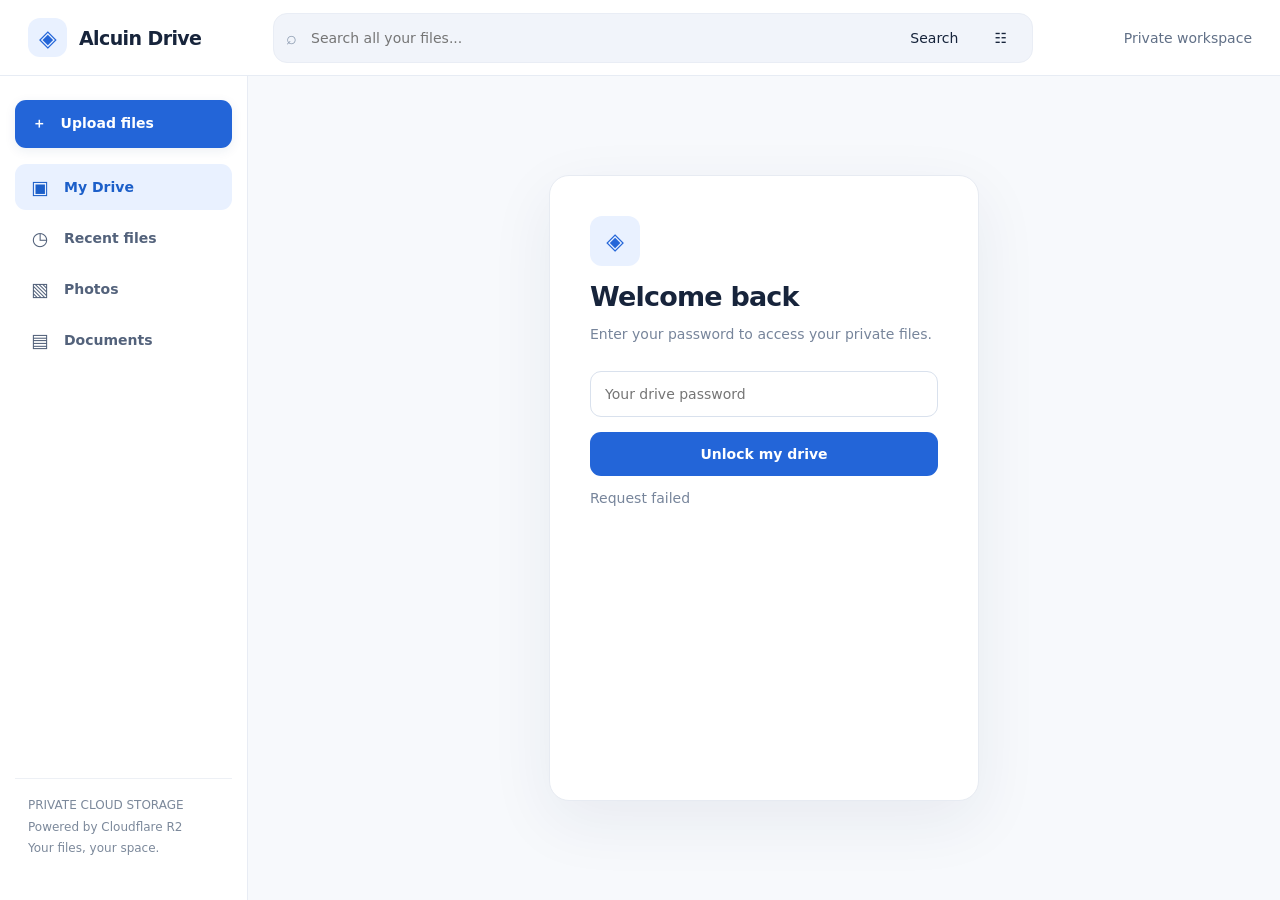
==== storage_ui.html @ c37ff6a4 "Replace mobile confirm dialog with Google Drive-style upload and folder action menu" ====
<!doctype html><html lang="en"><head><meta charset="utf-8"><meta name="viewport" content="width=device-width,initial-scale=1"><title>Alcuin Drive</title><meta name="theme-color" content="#191b22"><meta name="apple-mobile-web-app-capable" content="yes"><meta name="apple-mobile-web-app-status-bar-style" content="black-translucent"><meta name="apple-mobile-web-app-title" content="Alcuin Drive"><link rel="manifest" href="/storage/manifest.webmanifest"><link rel="apple-touch-icon" href="/storage/icon/192.png"><style>
:root{font-family:Inter,ui-sans-serif,system-ui,-apple-system,Segoe UI,sans-serif;color:#17243b;background:#f7f9fc;font-size:14px}*{box-sizing:border-box}body{margin:0}button,input,select{font:inherit}button{cursor:pointer;border:0;background:transparent;color:inherit}button:focus-visible,input:focus-visible,select:focus-visible{outline:3px solid #a7c6ff;outline-offset:2px}button:hover{background:#e9eef8}.primary{background:#2365d8;color:#fff;border-radius:11px;font-weight:650}.primary:hover{background:#1753c1}.shell{display:grid;grid-template-columns:248px minmax(0,1fr);grid-template-rows:76px minmax(calc(100vh - 76px),auto);min-height:100vh}.top{grid-column:1/-1;display:flex;align-items:center;gap:25px;padding:0 28px;background:#fff;border-bottom:1px solid #e7ecf4}.brand{display:flex;align-items:center;gap:12px;min-width:220px;font-size:19px;font-weight:760;letter-spacing:-.6px}.brandmark{display:grid;place-items:center;width:39px;height:39px;border-radius:12px;background:#e9f1ff;color:#2365d8;font-size:23px}.topsearch{display:flex;align-items:center;gap:10px;flex:1;max-width:760px;background:#f1f4fa;border:1px solid #e9edf5;border-radius:14px;padding:5px 12px}.topsearch:focus-within{background:#fff;border-color:#93b7fa}.topsearch input{flex:1;min-width:0;border:0;background:none;padding:11px 4px;outline:0}.topsearch button{padding:8px 13px;border-radius:9px}.topright{margin-left:auto;display:flex;align-items:center;gap:12px;color:#617087}.topright button{border:1px solid #e4e9f1;border-radius:10px;padding:9px 13px}.sidebar{background:#fff;border-right:1px solid #e8ecf4;padding:24px 15px;display:flex;flex-direction:column;gap:16px}.newbutton{padding:15px 17px;width:100%;text-align:left;box-shadow:0 3px 12px #193c7014}.navgroup{display:flex;flex-direction:column;gap:5px}.navgroup button{display:flex;align-items:center;gap:13px;width:100%;text-align:left;padding:12px 14px;border-radius:11px;color:#53627b;font-weight:560}.navgroup button.active{background:#e9f1ff;color:#1c5fc9;font-weight:750}.navgroup .symbol{font-size:19px;width:22px;text-align:center}.sidefoot{margin-top:auto;padding:16px 13px;border-top:1px solid #edf0f5;color:#7c899b;font-size:12px;line-height:1.8}.workspace{min-width:0;padding:32px 38px 70px}.heading{display:flex;align-items:flex-start;justify-content:space-between;gap:16px;margin-bottom:25px}.eyebrow{color:#8190a6;font-size:12px;font-weight:750;text-transform:uppercase;letter-spacing:1.4px}.heading h1{font-size:30px;letter-spacing:-1.1px;margin:8px 0 8px;font-weight:760}.subtitle{color:#8290a4}.head-actions{display:flex;gap:9px;align-items:center}.outline{border:1px solid #dce3ef;background:#fff;border-radius:10px;padding:11px 15px;font-weight:600}.toolbar{display:flex;align-items:center;gap:9px;flex-wrap:wrap;margin-bottom:20px}.toolbar select,.toolbar input{border:1px solid #e1e7f0;background:#fff;border-radius:10px;padding:10px 12px;min-height:39px;max-width:180px}.toolbar .view{margin-left:auto;display:flex;background:#edf1f7;border-radius:10px;padding:3px}.view button{border-radius:8px;padding:7px 12px}.view button.active{background:#fff;box-shadow:0 1px 5px #2031501a}.breadcrumbs{display:flex;gap:7px;align-items:center;margin-bottom:17px;flex-wrap:wrap;color:#7c8aa0}.breadcrumbs button{color:#4773b9;font-weight:600;padding:6px;border-radius:6px}.sectionhead{display:flex;align-items:center;justify-content:space-between;margin:22px 0 13px}.sectionhead h2{font-size:16px;letter-spacing:-.25px;margin:0}.sectionhead small{color:#8995a7}.grid{display:grid;grid-template-columns:repeat(auto-fill,minmax(215px,1fr));gap:13px}.tile{border:1px solid #e5eaf2;background:#fff;border-radius:15px;padding:17px;display:flex;flex-direction:column;gap:11px;min-height:154px;transition:box-shadow .15s,border-color .15s}.tile:hover{border-color:#b9ccef;box-shadow:0 7px 22px #294b7810}.tile .symbol{font-size:31px;display:flex;align-items:center;justify-content:center;width:49px;height:49px;border-radius:13px;background:#f0f5fd}.tile .name{font-weight:650;overflow-wrap:anywhere;line-height:1.4}.tile small{font-size:12px;color:#8a96a8}.actions{display:flex;gap:5px;flex-wrap:wrap;margin-top:auto}.actions button{font-size:12px;color:#4c6896;border-radius:7px;padding:6px 8px}.empty{grid-column:1/-1;text-align:center;padding:72px 20px;border:1px dashed #d4deeb;border-radius:16px;background:#fff;color:#8592a5}.empty strong{display:block;color:#344563;font-size:17px;margin:13px 0 7px}.listmode{display:flex;flex-direction:column;gap:0;border:1px solid #e6ebf3;background:#fff;border-radius:14px;overflow:hidden}.listmode .tile{border:0;border-radius:0;min-height:64px;padding:10px 17px;display:grid;grid-template-columns:44px minmax(150px,1fr) 160px 240px;align-items:center;gap:13px;border-bottom:1px solid #edf0f5}.listmode .tile:last-child{border-bottom:0}.listmode .tile .symbol{font-size:22px;width:38px;height:38px;border-radius:9px}.listmode .actions{margin:0;justify-content:flex-end}.listmode .tile small{font-size:12px}.listmode .empty{border:0}#notice{min-height:25px;color:#536f9b;font-size:13px}#more{margin-top:20px}#more button{background:#fff;border:1px solid #dce3ef;border-radius:10px;padding:11px 18px}#upload{display:none}.drop{outline:3px dashed #4185ee;outline-offset:-9px}#login{max-width:430px;margin:11vh auto;padding:40px;background:#fff;border:1px solid #e7ebf2;border-radius:20px;box-shadow:0 20px 65px #1c315412}#login h2{font-size:27px;letter-spacing:-.8px;margin:15px 0 8px}#login p{color:#77859b}#login input{width:100%;border:1px solid #d9e1ed;border-radius:11px;padding:14px;margin:15px 0}#login button{width:100%;padding:14px}.advanced{display:none;align-items:center;gap:8px;flex-wrap:wrap;background:#fff;padding:14px;border:1px solid #e6ebf3;border-radius:12px;margin-bottom:18px}.advanced.show{display:flex}.advanced input{min-height:38px;max-width:145px;border:1px solid #e1e7f0;border-radius:8px;padding:9px}.advanced label{font-size:12px;color:#73839b}.advanced label input{vertical-align:middle}.mobilemenu{display:none}@media(max-width:950px){.shell{grid-template-columns:195px minmax(0,1fr)}.workspace{padding:25px 22px}.brand{min-width:160px}.listmode .tile{grid-template-columns:40px minmax(100px,1fr) 90px}.listmode .actions{grid-column:2/-1;justify-content:flex-start}.top{padding:0 18px;gap:12px}}@media(max-width:680px){.shell{display:block}.top{height:69px;padding:0 13px}.brand{min-width:0;font-size:16px}.brandmark{width:32px;height:32px;font-size:19px}.topsearch{gap:3px;padding:2px 5px}.topsearch input{padding:9px 2px;font-size:12px}.topsearch button{padding:6px}.topright{display:none}.sidebar{display:none}.workspace{padding:24px 15px}.heading h1{font-size:25px}.head-actions .outline{padding:10px}.toolbar select{max-width:140px}.grid{grid-template-columns:repeat(2,minmax(0,1fr));gap:9px}.tile{padding:13px;min-height:145px}.listmode .tile{grid-template-columns:35px minmax(80px,1fr);gap:8px}.listmode .tile small{grid-column:2}.listmode .actions{grid-column:2}.mobilemenu{display:block}.navgroup{flex-direction:row}.sidebar.open{display:flex;position:absolute;z-index:5;top:69px;left:0;width:250px;box-shadow:10px 20px 35px #172a4525}}

/* Mobile-first drive navigation: full-width content, compact rows and bottom tabs. */
.mobilebottom,.mobilefab,.mobilefilter{display:none}
@media(max-width:680px){
html,body{width:100%;overflow-x:hidden;background:#111318;color:#e8eaf0}
.shell{display:block;min-height:100dvh;padding-bottom:calc(74px + env(safe-area-inset-bottom))}
.top{height:74px;display:flex;gap:9px;background:#191b22;border-bottom:1px solid #292c35;padding:10px 14px;position:sticky;top:0;z-index:12}
.brand{display:none}.mobilemenu{display:block;color:#d8dbe4;font-size:22px;flex:0 0 35px}
.topsearch{flex:1;min-width:0;height:50px;background:#292c35;border:0;border-radius:28px;padding:0 10px;gap:7px}
.topsearch input{color:#f4f5f8;font-size:15px;padding:12px 0;min-width:0}
.topsearch input::placeholder{color:#aeb3c0}
.topsearch>span{font-size:20px!important}
#globalsearch{font-size:0;min-width:30px;padding:8px 4px;color:#b8c8e8}
#globalsearch::after{content:'⌕';font-size:23px}
#advancedtoggle{padding:6px;font-size:18px;color:#c7cbd4}
.topright{display:none}
.sidebar{display:none!important}
.sidebar.open{display:flex!important;position:fixed;z-index:25;top:74px;left:0;bottom:calc(68px + env(safe-area-inset-bottom));width:min(300px,82vw);overflow:auto;background:#20232c;border-right:1px solid #343947;box-shadow:0 20px 40px #0008;padding:20px}
.sidebar .navgroup{flex-direction:column}.sidebar .navgroup button{color:#d2d8e3}
.sidebar .navgroup button.active{background:#2d3d5d;color:#a9c6ff}
.sidebar .sidefoot{color:#98a3b8;border-color:#3c4250}
.workspace{padding:17px 14px 22px;background:#111318;min-height:calc(100dvh - 145px)}
.heading{margin:0 0 13px;align-items:center}
.eyebrow,.subtitle{display:none}
.heading h1{font-size:23px;letter-spacing:-.5px;margin:3px 0;color:#e5e8ef}
.head-actions{display:none}
.toolbar{display:flex;flex-wrap:nowrap;gap:8px;overflow-x:auto;scrollbar-width:none;margin:0 -14px 15px;padding:4px 14px 8px}
.toolbar::-webkit-scrollbar{display:none}
.toolbar select,.toolbar input,.toolbar .outline{flex:0 0 auto;min-height:37px;background:#24272f;color:#d5d9e3;border:1px solid #393e49;border-radius:19px;font-size:13px;padding:8px 12px;max-width:160px}
.toolbar input[type=date]{max-width:135px;color-scheme:dark}
.toolbar .view{flex:0 0 auto;margin-left:0;background:#24272f}
.view button{color:#d3d8e2}
.view button.active{background:#3e4555;color:#fff;box-shadow:none}
.advanced{background:#20232c;border:1px solid #373d48;color:#d7dce6}
.advanced.show{display:flex}
.advanced label{color:#bfc7d7}
.advanced input{background:#2a2e38;color:#fff;border-color:#454b59}
.breadcrumbs{margin:0 0 9px;font-size:13px;color:#98a4b9}
.breadcrumbs button{color:#a8c2fa}
.sectionhead{margin:13px 0 9px}
.sectionhead h2{font-size:14px;color:#dce1ea}
.sectionhead small{color:#9ca6b8}
#notice{color:#a9c7ff;min-height:15px;margin:0 0 4px}
.grid,.listmode{display:flex;flex-direction:column;gap:3px;border:0;border-radius:0;background:transparent;overflow:visible}
.tile,.listmode .tile{display:grid;grid-template-columns:45px minmax(0,1fr) auto;grid-template-rows:auto auto;gap:1px 12px;align-items:center;min-height:73px;padding:10px 5px;background:#191b20;border:0;border-radius:7px;box-shadow:none;color:#e6e8ed}
.tile:hover{box-shadow:none;border:0;background:#222630}
.tile .symbol,.listmode .tile .symbol{grid-row:1/3;grid-column:1;width:43px;height:43px;border-radius:8px;background:#2d3543;font-size:25px;color:#a9c8fa}
.tile .name,.listmode .tile .name{grid-column:2;grid-row:1;font-size:15px;font-weight:500;overflow:hidden;text-overflow:ellipsis;white-space:nowrap}
.tile small,.listmode .tile small{grid-column:2;grid-row:2;color:#9ca2ae;font-size:12px;white-space:nowrap;overflow:hidden;text-overflow:ellipsis}
.tile .actions,.listmode .tile .actions{grid-column:3;grid-row:1/3;display:flex;justify-content:flex-end;align-items:center;margin:0}
.actions button{font-size:0;min-width:30px;height:37px;color:#bfc5d0;padding:5px;border-radius:8px}
.actions button:first-child{font-size:12px;color:#b8cbf2}
.actions button:not(:first-child){display:none}
.actions::after{content:'';display:none}.actions .moreactions{display:block!important;font-size:23px!important;color:#bfc5d0!important;padding:4px 8px}
.empty{border:0;background:transparent;padding:65px 20px 30px;color:#9ba6b9}
.empty strong{color:#d6dbe5}
.mobilebottom{display:flex;position:fixed;bottom:0;left:0;right:0;height:calc(67px + env(safe-area-inset-bottom));padding-bottom:env(safe-area-inset-bottom);z-index:15;background:#1c1e25;border-top:1px solid #2f333c;justify-content:space-around;align-items:center}
.mobilebottom button{color:#adb4c3;display:flex;flex-direction:column;align-items:center;gap:3px;font-size:11px;min-width:68px;padding:6px}
.mobilebottom button span{font-size:22px}
.mobilebottom button.active{color:#b6cafa}
.mobilefab{display:flex;align-items:center;justify-content:center;position:fixed;right:18px;bottom:calc(87px + env(safe-area-inset-bottom));z-index:16;width:57px;height:57px;border-radius:18px;background:#3769bd;color:white;font-size:32px;box-shadow:0 8px 23px #0006}
.mobilefab:hover{background:#497cd2}
#login{margin:11vh 15px;background:#20232b;color:#e5e8ef;border-color:#383e4b}
#login p{color:#a9b3c3}#login input{background:#2d323d;color:white;border-color:#4a5260}
}

.mobileaddbackdrop,.mobileaddmenu{display:none}
@media(max-width:680px){
.mobileaddbackdrop.open{display:block;position:fixed;inset:0;z-index:17;background:rgba(0,0,0,.72)}
.mobileaddmenu.open{display:flex;position:fixed;z-index:18;right:18px;bottom:calc(157px + env(safe-area-inset-bottom));flex-direction:column;align-items:flex-end;gap:10px}
.mobileaddmenu button{display:flex;align-items:center;gap:12px;background:#304d81;color:#eef3ff;padding:13px 20px;border-radius:25px;font-size:16px;font-weight:600;box-shadow:0 5px 15px #0005;min-height:51px}
.mobileaddmenu button:hover{background:#42649d}
.mobileaddmenu .menuicon{font-size:21px;min-width:25px;text-align:center}
.mobilefab{z-index:19;transition:transform .15s ease,background .15s ease}
.mobilefab.expanded{transform:rotate(45deg);background:#a9c5ff;color:#142d58}
}
</style></head><body><div class="shell"><header class="top"><button class="mobilemenu" id="menutoggle" aria-label="Toggle menu">☰</button><div class="brand"><span class="brandmark">◈</span> Alcuin Drive</div><div class="topsearch"><span style="color:#8c9bb0;font-size:18px">⌕</span><input id="search" placeholder="Search all your files..." aria-label="Search files"><button id="globalsearch">Search</button><button id="advancedtoggle" title="Advanced search">☷</button></div><div class="topright"><span>Private workspace</span><button id="installapp" style="display:none">Install app</button><button id="logout" style="display:none">Sign out</button></div></header><aside class="sidebar" id="sidebar"><button id="sideinstall" class="outline" style="display:none">Install Alcuin Drive</button><button class="primary newbutton" id="uploadbutton">＋ &nbsp; Upload files</button><div class="navgroup"><button class="active" id="navdrive"><span class="symbol">▣</span> My Drive</button><button id="navrecent"><span class="symbol">◷</span> Recent files</button><button id="navphotos"><span class="symbol">▧</span> Photos</button><button id="navdocs"><span class="symbol">▤</span> Documents</button></div><div class="sidefoot">PRIVATE CLOUD STORAGE<br>Powered by Cloudflare R2<br>Your files, your space.</div></aside><section id="login"><div class="brandmark" style="width:50px;height:50px">◈</div><h2>Welcome back</h2><p>Enter your password to access your private files.</p><form id="loginform"><input type="password" id="password" placeholder="Your drive password" autocomplete="current-password" required><button class="primary">Unlock my drive</button></form><p id="loginerror" role="alert"></p></section><main class="workspace" id="app" style="display:none"><div class="heading"><div><div class="eyebrow">PERSONAL CLOUD</div><h1 id="pagetitle">My Drive</h1><div class="subtitle">Everything you need, beautifully organized.</div></div><div class="head-actions"><button class="outline" id="newfolder">＋ New folder</button></div></div><div class="toolbar"><select id="type" aria-label="File type"><option value="">All file types</option><option value="image">Images</option><option value="video">Videos</option><option value="document">Documents</option><option value="other">Other files</option></select><select id="sort" aria-label="Sort"><option value="newest">Recently modified</option><option value="oldest">Oldest first</option><option value="name">Name A–Z</option><option value="size">Largest first</option></select><input id="from" type="date" title="Modified after"><input id="to" type="date" title="Modified before"><button class="outline" id="clear">Clear</button><div class="view"><button id="gridview" class="active" title="Grid view">▦</button><button id="listview" title="List view">☰</button></div></div><div class="advanced" id="advanced"><label>Latitude <input id="latitude" type="number" step="any" placeholder="e.g. 8.45"></label><label>Longitude <input id="longitude" type="number" step="any" placeholder="e.g. 125.12"></label><label>Radius (km) <input id="radius" type="number" min="1" max="20000" value="50"></label><label><input id="exif" type="checkbox"> Read photo EXIF</label></div><div class="breadcrumbs" id="crumbs"></div><div class="sectionhead"><h2 id="sectiontitle">Files and folders</h2><small id="filecount"></small></div><p id="notice" role="status"></p><input type="file" id="upload" multiple><div id="files" class="grid"></div><div id="more"></div></main></div><nav class="mobilebottom" id="mobilebottom" aria-label="Mobile navigation"><button id="bottomhome" class="active"><span>⌂</span>Home</button><button id="bottomrecent"><span>◷</span>Recent</button><button id="bottomphotos"><span>▧</span>Photos</button><button id="bottomfiles"><span>▣</span>Files</button></nav><div class="mobileaddbackdrop" id="mobileaddbackdrop"></div><div class="mobileaddmenu" id="mobileaddmenu" role="menu" aria-label="Create or upload"><button id="quickupload" role="menuitem"><span class="menuicon">⇧</span> Upload</button><button id="quickfolder" role="menuitem"><span class="menuicon">▱</span> Folder</button></div><button class="mobilefab" id="mobileadd" aria-expanded="false" aria-controls="mobileaddmenu" title="Upload or create folder" aria-label="Add files or folder">+</button><script>
let folder='',all=[],cursor='',loading=false;const $=id=>document.getElementById(id);
const api=async(path,options={})=>{const r=await fetch('/storage/api/'+path,{credentials:'same-origin',...options});const data=await r.json().catch(()=>({}));if(!r.ok)throw Error(data.detail||'Request failed');return data};
const post=(path,obj)=>api(path,{method:'POST',headers:{'Content-Type':'application/json'},body:JSON.stringify(obj)});
const note=s=>$('notice').textContent=s;
const bytes=n=>n===undefined?'':n<1024?n+' B':n<1048576?(n/1024).toFixed(1)+' KB':(n/1048576).toFixed(1)+' MB';
const type=i=>i.folder?'📁':/\.(png|jpe?g|webp|gif|heic)$/i.test(i.name)?'🖼️':/\.(mp4|mov|webm)$/i.test(i.name)?'🎬':/\.pdf$/i.test(i.name)?'📄':'📦';
const category=i=>/\.(png|jpe?g|webp|gif|heic)$/i.test(i.name)?'image':/\.(mp4|mov|webm)$/i.test(i.name)?'video':/\.(pdf|txt|docx?|xlsx?|csv|pptx?)$/i.test(i.name)?'document':'other';
let viewMode='grid';function render(){const q=($('searchmode')?.value==='global'?'':$('search').value.toLowerCase()),t=$('type').value,sort=$('sort').value,from=$('from').value,to=$('to').value;let list=all.filter(i=>(i.name.toLowerCase().includes(q)||i.path.toLowerCase().includes(q))&&(!t||(!i.folder&&category(i)===t))&&(!from||i.modified?.slice(0,10)>=from)&&(!to||i.modified?.slice(0,10)<=to));list.sort((a,b)=>sort==='name'?a.name.localeCompare(b.name):sort==='size'?(b.size||0)-(a.size||0):sort==='oldest'?new Date(a.modified||0)-new Date(b.modified||0):new Date(b.modified||0)-new Date(a.modified||0));$('files').className=viewMode==='list'?'listmode':'grid';$('files').replaceChildren();$('filecount').textContent=list.length+' items';if(!list.length){const e=document.createElement('div');e.className='empty';e.innerHTML='<div style="font-size:38px">▤</div><strong>Nothing here yet</strong><span>Upload a file or try adjusting your search.</span>';$('files').append(e)}for(const item of list){const tile=document.createElement('div');tile.className='tile';const symbol=document.createElement('div');symbol.className='symbol';symbol.textContent=type(item);const name=document.createElement('div');name.className='name';name.textContent=item.name;const meta=document.createElement('small');meta.textContent=item.folder?'Folder':bytes(item.size)+' · '+(item.modified||'').slice(0,10)+(item.taken_at?' · Taken '+item.taken_at:'')+(item.distance_km!==undefined?' · '+item.distance_km+' km':'');const actions=document.createElement('div');actions.className='actions';const add=(label,fn)=>{const b=document.createElement('button');b.textContent=label;b.onclick=fn;actions.append(b)};if(item.folder){add('Open',()=>navigate(item.path))}else{if(/\.(jpg|jpeg|png|webp|gif|pdf)$/i.test(item.name))add('Preview',async()=>{try{const d=await api('preview-url?path='+encodeURIComponent(item.path));window.open(d.url,'_blank','noopener,noreferrer')}catch(e){note(e.message)}});add('Download',async()=>{try{const d=await api('download-url?path='+encodeURIComponent(item.path));location.href=d.url}catch(e){note(e.message)}})}add('Rename',async()=>{const name=prompt('New name',item.name);if(!name||name===item.name)return;const path=(item.path.includes('/')?item.path.slice(0,item.path.lastIndexOf('/')+1):'')+name;try{await post('move',{source:item.path,destination:path});await load()}catch(e){note(e.message)}});add('Delete',async()=>{if(!confirm('Delete '+item.name+'? This cannot be undone.'))return;try{await post('delete',{path:item.path});await load()}catch(e){note(e.message)}});const more=document.createElement('button');more.className='moreactions';more.textContent='⋮';more.title='File actions';more.onclick=()=>{const buttons=[...actions.querySelectorAll('button:not(.moreactions)')];const labels=buttons.map((b,i)=>(i+1)+'. '+b.textContent).join('\\n');const selected=prompt('Choose an action by number:\\n'+labels);if(selected&&buttons[Number(selected)-1])buttons[Number(selected)-1].click()};actions.append(more);tile.append(symbol,name,meta,actions);$('files').append(tile)}$('more').replaceChildren();if(cursor){const b=document.createElement('button');b.textContent='Load more';b.onclick=()=>load(true);$('more').append(b)}}
function crumbs(){const root=document.createElement('button');root.textContent='My Drive';root.onclick=()=>navigate('');$('crumbs').replaceChildren(root);let p='';for(const part of folder.split('/').filter(Boolean)){p+=(p?'/':'')+part;const dest=p;const span=document.createElement('span');span.textContent=' / ';const b=document.createElement('button');b.textContent=part;b.onclick=()=>navigate(dest);$('crumbs').append(span,b)}}
async function load(more=false){if(loading)return;loading=true;try{const d=await api('files?prefix='+encodeURIComponent(folder)+(more&&cursor?'&cursor='+encodeURIComponent(cursor):''));all=more?all.concat(d.items):d.items;cursor=d.next_cursor||'';render();crumbs();note('')}catch(e){note(e.message)}finally{loading=false}}
function navigate(p){folder=p;all=[];cursor='';$('pagetitle').textContent=p?p.split('/').pop():'My Drive';load()}
$('globalsearch').onclick=async()=>{try{note('Searching entire drive…');const params=new URLSearchParams({q:$('search').value,kind:$('type').value,start:$('from').value,end:$('to').value});if($('latitude').value&&$('longitude').value){params.set('lat',$('latitude').value);params.set('lon',$('longitude').value);params.set('radius_km',$('radius').value||'50')}if($('exif').checked)params.set('exif','true');const d=await api('search?'+params.toString());all=d.items;cursor='';folder='';$('pagetitle').textContent='Search results';render();$('crumbs').textContent='Entire drive search';note(d.truncated?'Results limited; narrow your search':'Found '+d.items.length+' matching files')}catch(e){note(e.message)}};
async function start(){const s=await api('status');$('login').style.display=s.authenticated?'none':'block';$('sidebar').style.display=s.authenticated?'flex':'none';$('app').style.display=s.authenticated?'block':'none';$('logout').style.display=s.authenticated?'block':'none';$('mobilebottom').style.display=s.authenticated?'':'none';$('mobileadd').style.display=s.authenticated?'':'none';if(s.authenticated)await load();if(!s.configured)$('loginerror').textContent='Storage needs configuration by the site owner.'}
$('loginform').onsubmit=async e=>{e.preventDefault();try{await post('login',{password:$('password').value});$('password').value='';$('loginerror').textContent='';await start()}catch(err){$('loginerror').textContent=err.message}};
$('logout').onclick=async()=>{await post('logout',{});location.reload()};
$('uploadbutton').onclick=()=>$('upload').click();
$('upload').onchange=async()=>{for(const f of $('upload').files){try{note('Uploading '+f.name+'…');const path=(folder?folder+'/':'')+f.name;const form=new FormData();form.append('path',path);form.append('file',f);const response=await fetch('/storage/api/upload',{method:'POST',credentials:'same-origin',body:form});if(!response.ok){const d=await response.json().catch(()=>({}));throw Error(d.detail||'Upload failed: '+response.status)}note('Uploaded '+f.name)}catch(e){note(e.message);break}}$('upload').value='';await load()};
$('newfolder').onclick=async()=>{const name=prompt('Folder name');if(!name)return;try{await post('folder',{path:(folder?folder+'/':'')+name});await load()}catch(e){note(e.message)}};
for(const id of ['type','sort','from','to'])$(id).addEventListener('input',render);
$('clear').onclick=()=>{for(const id of ['search','from','to','type'])$(id).value='';render()};
document.addEventListener('dragover',e=>{e.preventDefault();$('app').classList.add('drop')});document.addEventListener('dragleave',e=>{if(!e.relatedTarget)$('app').classList.remove('drop')});document.addEventListener('drop',e=>{e.preventDefault();$('app').classList.remove('drop');if(!$('app').offsetParent)return;const dt=new DataTransfer();for(const f of e.dataTransfer.files)dt.items.add(f);$('upload').files=dt.files;$('upload').dispatchEvent(new Event('change'))});
$('search').addEventListener('keydown',e=>{if(e.key==='Enter')$('globalsearch').click()});$('advancedtoggle').onclick=()=>$('advanced').classList.toggle('show');$('gridview').onclick=()=>{viewMode='grid';$('gridview').classList.add('active');$('listview').classList.remove('active');render()};$('listview').onclick=()=>{viewMode='list';$('listview').classList.add('active');$('gridview').classList.remove('active');render()};$('menutoggle').onclick=()=>$('sidebar').classList.toggle('open');$('navdrive').onclick=()=>navigate('');$('navrecent').onclick=()=>{$('search').value='';$('type').value='';$('sort').value='newest';$('globalsearch').click()};$('navphotos').onclick=()=>{$('search').value='';$('type').value='image';$('globalsearch').click()};$('navdocs').onclick=()=>{$('search').value='';$('type').value='document';$('globalsearch').click()};$('bottomhome').onclick=()=>navigate('');$('bottomfiles').onclick=()=>navigate('');$('bottomrecent').onclick=()=>$('navrecent').click();$('bottomphotos').onclick=()=>$('navphotos').click();function toggleAdd(force){const open=force===undefined?!$('mobileaddmenu').classList.contains('open'):force;$('mobileaddmenu').classList.toggle('open',open);$('mobileaddbackdrop').classList.toggle('open',open);$('mobileadd').classList.toggle('expanded',open);$('mobileadd').setAttribute('aria-expanded',String(open))}$('mobileadd').onclick=()=>toggleAdd();$('mobileaddbackdrop').onclick=()=>toggleAdd(false);$('quickupload').onclick=()=>{toggleAdd(false);$('upload').click()};$('quickfolder').onclick=()=>{toggleAdd(false);$('newfolder').click()};document.addEventListener('keydown',e=>{if(e.key==='Escape')toggleAdd(false)});let installPrompt=null;window.addEventListener('beforeinstallprompt',e=>{e.preventDefault();installPrompt=e;$('installapp').style.display='block';$('sideinstall').style.display='block'});async function installDrive(){if(installPrompt){installPrompt.prompt();await installPrompt.userChoice;installPrompt=null;$('installapp').style.display='none';$('sideinstall').style.display='none'}else alert('Use your browser menu and choose Install app or Add to Home screen.')} $('installapp').onclick=installDrive;$('sideinstall').onclick=installDrive;if('serviceWorker' in navigator)navigator.serviceWorker.register('/storage/sw.js',{scope:'/storage/'}).catch(()=>{});start().catch(e=>$('loginerror').textContent=e.message);
</script></body></html>
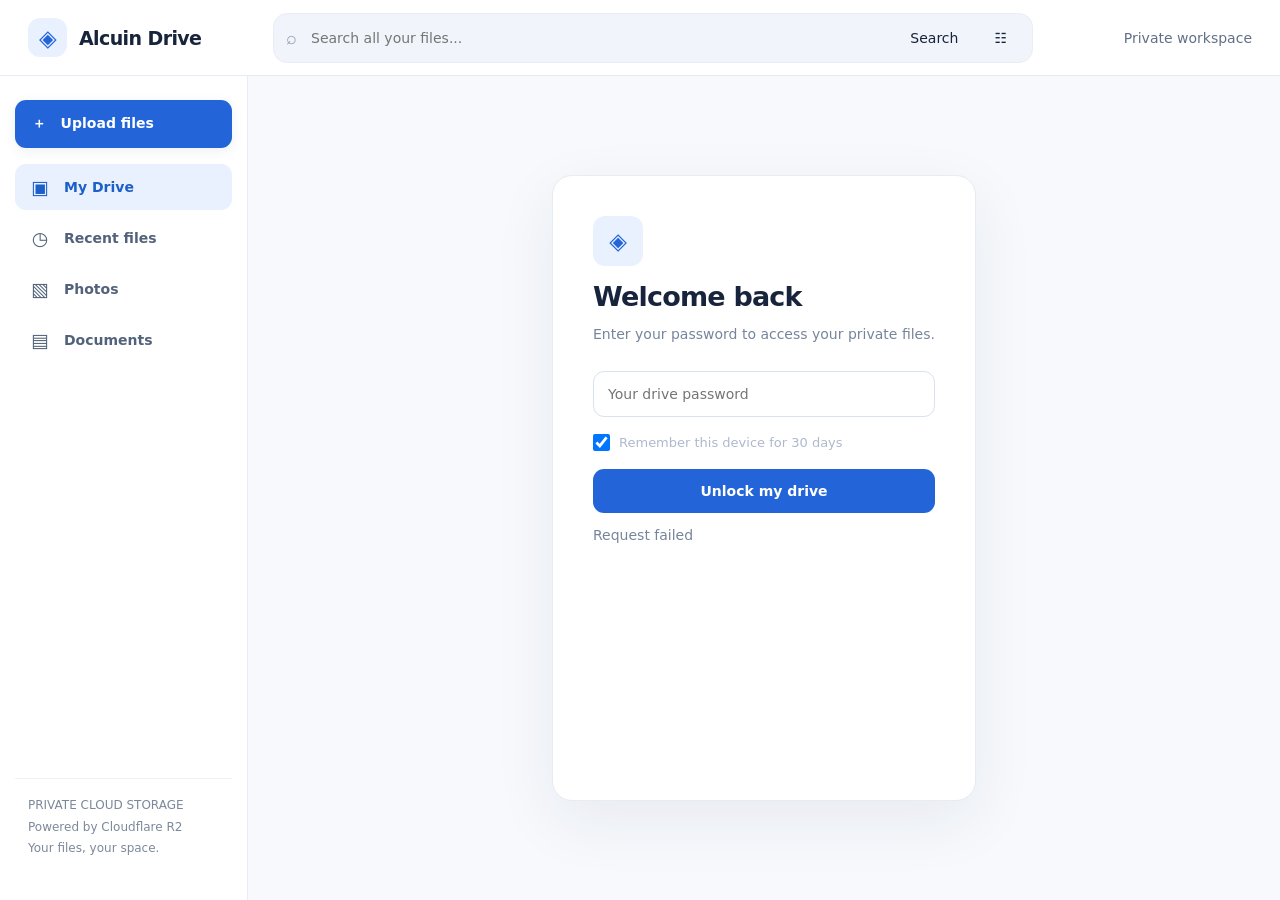
==== commit 03badfe9: "Add 30-day remember device option to drive login" ====
--- a/storage_ui.html
+++ b/storage_ui.html
@@ -76,7 +76,7 @@
 .mobilefab{z-index:19;transition:transform .15s ease,background .15s ease}
 .mobilefab.expanded{transform:rotate(45deg);background:#a9c5ff;color:#142d58}
 }
-</style></head><body><div class="shell"><header class="top"><button class="mobilemenu" id="menutoggle" aria-label="Toggle menu">☰</button><div class="brand"><span class="brandmark">◈</span> Alcuin Drive</div><div class="topsearch"><span style="color:#8c9bb0;font-size:18px">⌕</span><input id="search" placeholder="Search all your files..." aria-label="Search files"><button id="globalsearch">Search</button><button id="advancedtoggle" title="Advanced search">☷</button></div><div class="topright"><span>Private workspace</span><button id="installapp" style="display:none">Install app</button><button id="logout" style="display:none">Sign out</button></div></header><aside class="sidebar" id="sidebar"><button id="sideinstall" class="outline" style="display:none">Install Alcuin Drive</button><button class="primary newbutton" id="uploadbutton">＋ &nbsp; Upload files</button><div class="navgroup"><button class="active" id="navdrive"><span class="symbol">▣</span> My Drive</button><button id="navrecent"><span class="symbol">◷</span> Recent files</button><button id="navphotos"><span class="symbol">▧</span> Photos</button><button id="navdocs"><span class="symbol">▤</span> Documents</button></div><div class="sidefoot">PRIVATE CLOUD STORAGE<br>Powered by Cloudflare R2<br>Your files, your space.</div></aside><section id="login"><div class="brandmark" style="width:50px;height:50px">◈</div><h2>Welcome back</h2><p>Enter your password to access your private files.</p><form id="loginform"><input type="password" id="password" placeholder="Your drive password" autocomplete="current-password" required><button class="primary">Unlock my drive</button></form><p id="loginerror" role="alert"></p></section><main class="workspace" id="app" style="display:none"><div class="heading"><div><div class="eyebrow">PERSONAL CLOUD</div><h1 id="pagetitle">My Drive</h1><div class="subtitle">Everything you need, beautifully organized.</div></div><div class="head-actions"><button class="outline" id="newfolder">＋ New folder</button></div></div><div class="toolbar"><select id="type" aria-label="File type"><option value="">All file types</option><option value="image">Images</option><option value="video">Videos</option><option value="document">Documents</option><option value="other">Other files</option></select><select id="sort" aria-label="Sort"><option value="newest">Recently modified</option><option value="oldest">Oldest first</option><option value="name">Name A–Z</option><option value="size">Largest first</option></select><input id="from" type="date" title="Modified after"><input id="to" type="date" title="Modified before"><button class="outline" id="clear">Clear</button><div class="view"><button id="gridview" class="active" title="Grid view">▦</button><button id="listview" title="List view">☰</button></div></div><div class="advanced" id="advanced"><label>Latitude <input id="latitude" type="number" step="any" placeholder="e.g. 8.45"></label><label>Longitude <input id="longitude" type="number" step="any" placeholder="e.g. 125.12"></label><label>Radius (km) <input id="radius" type="number" min="1" max="20000" value="50"></label><label><input id="exif" type="checkbox"> Read photo EXIF</label></div><div class="breadcrumbs" id="crumbs"></div><div class="sectionhead"><h2 id="sectiontitle">Files and folders</h2><small id="filecount"></small></div><p id="notice" role="status"></p><input type="file" id="upload" multiple><div id="files" class="grid"></div><div id="more"></div></main></div><nav class="mobilebottom" id="mobilebottom" aria-label="Mobile navigation"><button id="bottomhome" class="active"><span>⌂</span>Home</button><button id="bottomrecent"><span>◷</span>Recent</button><button id="bottomphotos"><span>▧</span>Photos</button><button id="bottomfiles"><span>▣</span>Files</button></nav><div class="mobileaddbackdrop" id="mobileaddbackdrop"></div><div class="mobileaddmenu" id="mobileaddmenu" role="menu" aria-label="Create or upload"><button id="quickupload" role="menuitem"><span class="menuicon">⇧</span> Upload</button><button id="quickfolder" role="menuitem"><span class="menuicon">▱</span> Folder</button></div><button class="mobilefab" id="mobileadd" aria-expanded="false" aria-controls="mobileaddmenu" title="Upload or create folder" aria-label="Add files or folder">+</button><script>
+</style></head><body><div class="shell"><header class="top"><button class="mobilemenu" id="menutoggle" aria-label="Toggle menu">☰</button><div class="brand"><span class="brandmark">◈</span> Alcuin Drive</div><div class="topsearch"><span style="color:#8c9bb0;font-size:18px">⌕</span><input id="search" placeholder="Search all your files..." aria-label="Search files"><button id="globalsearch">Search</button><button id="advancedtoggle" title="Advanced search">☷</button></div><div class="topright"><span>Private workspace</span><button id="installapp" style="display:none">Install app</button><button id="logout" style="display:none">Sign out</button></div></header><aside class="sidebar" id="sidebar"><button id="sideinstall" class="outline" style="display:none">Install Alcuin Drive</button><button class="primary newbutton" id="uploadbutton">＋ &nbsp; Upload files</button><div class="navgroup"><button class="active" id="navdrive"><span class="symbol">▣</span> My Drive</button><button id="navrecent"><span class="symbol">◷</span> Recent files</button><button id="navphotos"><span class="symbol">▧</span> Photos</button><button id="navdocs"><span class="symbol">▤</span> Documents</button></div><div class="sidefoot">PRIVATE CLOUD STORAGE<br>Powered by Cloudflare R2<br>Your files, your space.</div></aside><section id="login"><div class="brandmark" style="width:50px;height:50px">◈</div><h2>Welcome back</h2><p>Enter your password to access your private files.</p><form id="loginform"><input type="password" id="password" placeholder="Your drive password" autocomplete="current-password" required><label style="display:flex;align-items:center;gap:9px;font-size:13px;color:#aeb9ce;margin:2px 0 18px"><input id="rememberdevice" type="checkbox" checked style="width:17px;height:17px;margin:0"> Remember this device for 30 days</label><button class="primary">Unlock my drive</button></form><p id="loginerror" role="alert"></p></section><main class="workspace" id="app" style="display:none"><div class="heading"><div><div class="eyebrow">PERSONAL CLOUD</div><h1 id="pagetitle">My Drive</h1><div class="subtitle">Everything you need, beautifully organized.</div></div><div class="head-actions"><button class="outline" id="newfolder">＋ New folder</button></div></div><div class="toolbar"><select id="type" aria-label="File type"><option value="">All file types</option><option value="image">Images</option><option value="video">Videos</option><option value="document">Documents</option><option value="other">Other files</option></select><select id="sort" aria-label="Sort"><option value="newest">Recently modified</option><option value="oldest">Oldest first</option><option value="name">Name A–Z</option><option value="size">Largest first</option></select><input id="from" type="date" title="Modified after"><input id="to" type="date" title="Modified before"><button class="outline" id="clear">Clear</button><div class="view"><button id="gridview" class="active" title="Grid view">▦</button><button id="listview" title="List view">☰</button></div></div><div class="advanced" id="advanced"><label>Latitude <input id="latitude" type="number" step="any" placeholder="e.g. 8.45"></label><label>Longitude <input id="longitude" type="number" step="any" placeholder="e.g. 125.12"></label><label>Radius (km) <input id="radius" type="number" min="1" max="20000" value="50"></label><label><input id="exif" type="checkbox"> Read photo EXIF</label></div><div class="breadcrumbs" id="crumbs"></div><div class="sectionhead"><h2 id="sectiontitle">Files and folders</h2><small id="filecount"></small></div><p id="notice" role="status"></p><input type="file" id="upload" multiple><div id="files" class="grid"></div><div id="more"></div></main></div><nav class="mobilebottom" id="mobilebottom" aria-label="Mobile navigation"><button id="bottomhome" class="active"><span>⌂</span>Home</button><button id="bottomrecent"><span>◷</span>Recent</button><button id="bottomphotos"><span>▧</span>Photos</button><button id="bottomfiles"><span>▣</span>Files</button></nav><div class="mobileaddbackdrop" id="mobileaddbackdrop"></div><div class="mobileaddmenu" id="mobileaddmenu" role="menu" aria-label="Create or upload"><button id="quickupload" role="menuitem"><span class="menuicon">⇧</span> Upload</button><button id="quickfolder" role="menuitem"><span class="menuicon">▱</span> Folder</button></div><button class="mobilefab" id="mobileadd" aria-expanded="false" aria-controls="mobileaddmenu" title="Upload or create folder" aria-label="Add files or folder">+</button><script>
 let folder='',all=[],cursor='',loading=false;const $=id=>document.getElementById(id);
 const api=async(path,options={})=>{const r=await fetch('/storage/api/'+path,{credentials:'same-origin',...options});const data=await r.json().catch(()=>({}));if(!r.ok)throw Error(data.detail||'Request failed');return data};
 const post=(path,obj)=>api(path,{method:'POST',headers:{'Content-Type':'application/json'},body:JSON.stringify(obj)});
@@ -90,7 +90,7 @@
 function navigate(p){folder=p;all=[];cursor='';$('pagetitle').textContent=p?p.split('/').pop():'My Drive';load()}
 $('globalsearch').onclick=async()=>{try{note('Searching entire drive…');const params=new URLSearchParams({q:$('search').value,kind:$('type').value,start:$('from').value,end:$('to').value});if($('latitude').value&&$('longitude').value){params.set('lat',$('latitude').value);params.set('lon',$('longitude').value);params.set('radius_km',$('radius').value||'50')}if($('exif').checked)params.set('exif','true');const d=await api('search?'+params.toString());all=d.items;cursor='';folder='';$('pagetitle').textContent='Search results';render();$('crumbs').textContent='Entire drive search';note(d.truncated?'Results limited; narrow your search':'Found '+d.items.length+' matching files')}catch(e){note(e.message)}};
 async function start(){const s=await api('status');$('login').style.display=s.authenticated?'none':'block';$('sidebar').style.display=s.authenticated?'flex':'none';$('app').style.display=s.authenticated?'block':'none';$('logout').style.display=s.authenticated?'block':'none';$('mobilebottom').style.display=s.authenticated?'':'none';$('mobileadd').style.display=s.authenticated?'':'none';if(s.authenticated)await load();if(!s.configured)$('loginerror').textContent='Storage needs configuration by the site owner.'}
-$('loginform').onsubmit=async e=>{e.preventDefault();try{await post('login',{password:$('password').value});$('password').value='';$('loginerror').textContent='';await start()}catch(err){$('loginerror').textContent=err.message}};
+$('loginform').onsubmit=async e=>{e.preventDefault();try{await post('login',{password:$('password').value,remember:$('rememberdevice').checked});$('password').value='';$('loginerror').textContent='';await start()}catch(err){$('loginerror').textContent=err.message}};
 $('logout').onclick=async()=>{await post('logout',{});location.reload()};
 $('uploadbutton').onclick=()=>$('upload').click();
 $('upload').onchange=async()=>{for(const f of $('upload').files){try{note('Uploading '+f.name+'…');const path=(folder?folder+'/':'')+f.name;const form=new FormData();form.append('path',path);form.append('file',f);const response=await fetch('/storage/api/upload',{method:'POST',credentials:'same-origin',body:form});if(!response.ok){const d=await response.json().catch(()=>({}));throw Error(d.detail||'Upload failed: '+response.status)}note('Uploaded '+f.name)}catch(e){note(e.message);break}}$('upload').value='';await load()};
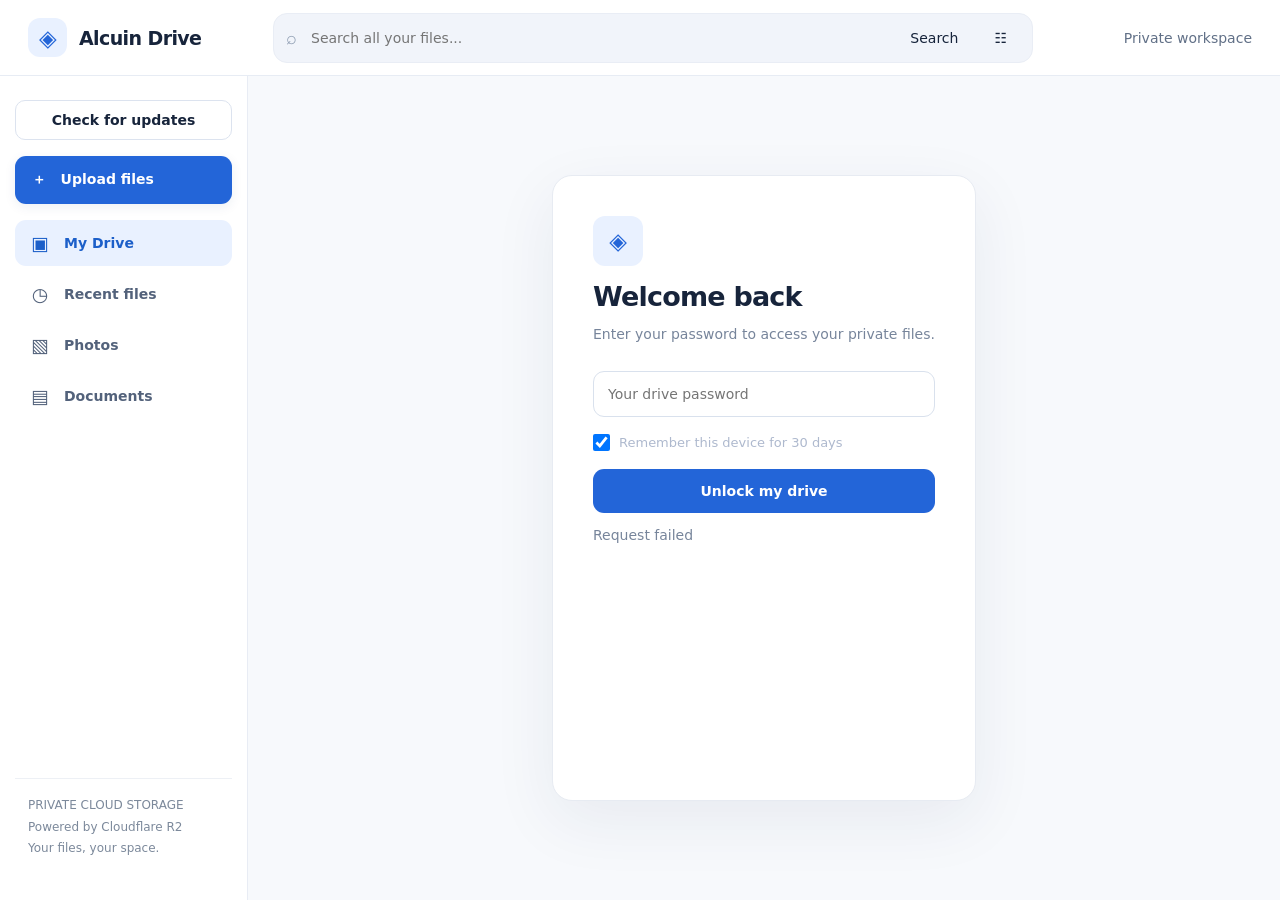
==== commit 3a9dcae3: "Add update check and Android shared-file import destination dialog" ====
--- a/storage_ui.html
+++ b/storage_ui.html
@@ -76,7 +76,32 @@
 .mobilefab{z-index:19;transition:transform .15s ease,background .15s ease}
 .mobilefab.expanded{transform:rotate(45deg);background:#a9c5ff;color:#142d58}
 }
-</style></head><body><div class="shell"><header class="top"><button class="mobilemenu" id="menutoggle" aria-label="Toggle menu">☰</button><div class="brand"><span class="brandmark">◈</span> Alcuin Drive</div><div class="topsearch"><span style="color:#8c9bb0;font-size:18px">⌕</span><input id="search" placeholder="Search all your files..." aria-label="Search files"><button id="globalsearch">Search</button><button id="advancedtoggle" title="Advanced search">☷</button></div><div class="topright"><span>Private workspace</span><button id="installapp" style="display:none">Install app</button><button id="logout" style="display:none">Sign out</button></div></header><aside class="sidebar" id="sidebar"><button id="sideinstall" class="outline" style="display:none">Install Alcuin Drive</button><button class="primary newbutton" id="uploadbutton">＋ &nbsp; Upload files</button><div class="navgroup"><button class="active" id="navdrive"><span class="symbol">▣</span> My Drive</button><button id="navrecent"><span class="symbol">◷</span> Recent files</button><button id="navphotos"><span class="symbol">▧</span> Photos</button><button id="navdocs"><span class="symbol">▤</span> Documents</button></div><div class="sidefoot">PRIVATE CLOUD STORAGE<br>Powered by Cloudflare R2<br>Your files, your space.</div></aside><section id="login"><div class="brandmark" style="width:50px;height:50px">◈</div><h2>Welcome back</h2><p>Enter your password to access your private files.</p><form id="loginform"><input type="password" id="password" placeholder="Your drive password" autocomplete="current-password" required><label style="display:flex;align-items:center;gap:9px;font-size:13px;color:#aeb9ce;margin:2px 0 18px"><input id="rememberdevice" type="checkbox" checked style="width:17px;height:17px;margin:0"> Remember this device for 30 days</label><button class="primary">Unlock my drive</button></form><p id="loginerror" role="alert"></p></section><main class="workspace" id="app" style="display:none"><div class="heading"><div><div class="eyebrow">PERSONAL CLOUD</div><h1 id="pagetitle">My Drive</h1><div class="subtitle">Everything you need, beautifully organized.</div></div><div class="head-actions"><button class="outline" id="newfolder">＋ New folder</button></div></div><div class="toolbar"><select id="type" aria-label="File type"><option value="">All file types</option><option value="image">Images</option><option value="video">Videos</option><option value="document">Documents</option><option value="other">Other files</option></select><select id="sort" aria-label="Sort"><option value="newest">Recently modified</option><option value="oldest">Oldest first</option><option value="name">Name A–Z</option><option value="size">Largest first</option></select><input id="from" type="date" title="Modified after"><input id="to" type="date" title="Modified before"><button class="outline" id="clear">Clear</button><div class="view"><button id="gridview" class="active" title="Grid view">▦</button><button id="listview" title="List view">☰</button></div></div><div class="advanced" id="advanced"><label>Latitude <input id="latitude" type="number" step="any" placeholder="e.g. 8.45"></label><label>Longitude <input id="longitude" type="number" step="any" placeholder="e.g. 125.12"></label><label>Radius (km) <input id="radius" type="number" min="1" max="20000" value="50"></label><label><input id="exif" type="checkbox"> Read photo EXIF</label></div><div class="breadcrumbs" id="crumbs"></div><div class="sectionhead"><h2 id="sectiontitle">Files and folders</h2><small id="filecount"></small></div><p id="notice" role="status"></p><input type="file" id="upload" multiple><div id="files" class="grid"></div><div id="more"></div></main></div><nav class="mobilebottom" id="mobilebottom" aria-label="Mobile navigation"><button id="bottomhome" class="active"><span>⌂</span>Home</button><button id="bottomrecent"><span>◷</span>Recent</button><button id="bottomphotos"><span>▧</span>Photos</button><button id="bottomfiles"><span>▣</span>Files</button></nav><div class="mobileaddbackdrop" id="mobileaddbackdrop"></div><div class="mobileaddmenu" id="mobileaddmenu" role="menu" aria-label="Create or upload"><button id="quickupload" role="menuitem"><span class="menuicon">⇧</span> Upload</button><button id="quickfolder" role="menuitem"><span class="menuicon">▱</span> Folder</button></div><button class="mobilefab" id="mobileadd" aria-expanded="false" aria-controls="mobileaddmenu" title="Upload or create folder" aria-label="Add files or folder">+</button><script>
+
+.fileactionbackdrop,.fileactionsheet{display:none}
+.fileactionbackdrop.open{display:block;position:fixed;inset:0;background:rgba(0,0,0,.66);z-index:40}
+.fileactionsheet.open{display:flex;position:fixed;z-index:41;left:0;right:0;bottom:0;flex-direction:column;background:#242730;color:#eef1f7;border-radius:22px 22px 0 0;padding:18px 18px calc(22px + env(safe-area-inset-bottom));box-shadow:0 -14px 45px #0007;max-height:75dvh;overflow-y:auto}
+.fileactionsheet .sheettitle{font-size:16px;font-weight:650;overflow-wrap:anywhere;padding:5px 5px 17px;border-bottom:1px solid #3a3e48}
+.fileactionsheet .sheetaction{display:flex;align-items:center;gap:15px;text-align:left;padding:17px 11px;border-bottom:1px solid #353944;font-size:15px;color:#e7ebf3;border-radius:5px}
+.fileactionsheet .sheetaction:hover{background:#343a48}
+.fileactionsheet .sheetaction.danger{color:#ffaaa9}
+.fileactionsheet .sheetclose{align-self:center;margin-top:14px;border-radius:20px;background:#3a4050;color:#fff;padding:11px 34px}
+@media(min-width:681px){.fileactionsheet.open{left:auto;right:25px;bottom:25px;width:340px;border-radius:18px;padding:20px}.fileactionbackdrop.open{background:rgba(0,0,0,.25)}}
+
+.drive-dialog{border:1px solid #434a59;border-radius:18px;background:#242831;color:#f1f4fa;padding:0;width:min(420px,calc(100vw - 32px));box-shadow:0 22px 75px #0009}.drive-dialog::backdrop{background:#000b}.drive-dialog form{padding:23px}.drive-dialog h3{font-size:19px;margin:0 0 10px}.drive-dialog p{color:#b4bece;line-height:1.5}.drive-dialog input{width:100%;padding:13px;border:1px solid #596275;border-radius:10px;background:#171b24;color:white;margin:12px 0}.dialogbuttons{display:flex;justify-content:flex-end;gap:10px;margin-top:16px}.dialogbuttons button{padding:11px 18px;border-radius:10px;background:#394251;color:white}.dialogbuttons button.primary{background:#2867d9}.dialogbuttons button.danger{background:#a72c38}
+
+.shareoverlay{display:none;position:fixed;inset:0;z-index:65;background:#000b;align-items:center;justify-content:center;padding:16px}
+.shareoverlay.open{display:flex}
+.sharepanel{width:min(480px,100%);max-height:85dvh;overflow:auto;border:1px solid #444b59;border-radius:20px;background:#242831;color:#eef2fa;padding:22px;box-shadow:0 20px 70px #000a}
+.sharepanel h2{margin:0 0 8px;font-size:21px}
+.sharepanel p{color:#b7c2d2;line-height:1.5}
+.sharepanel .sharefiles{max-height:145px;overflow:auto;padding:10px;background:#1b1f28;border-radius:10px;line-height:1.8;overflow-wrap:anywhere}
+.sharepanel .sharefolders{max-height:210px;overflow:auto;display:flex;flex-direction:column;gap:5px;margin:13px 0}
+.sharepanel .sharefolders button{padding:12px;text-align:left;background:#303747;color:#eef2fa;border-radius:10px}
+.sharepanel .sharefolders button:hover{background:#42516a}
+.sharepanel .sharebuttons{display:flex;gap:10px;justify-content:flex-end;margin-top:16px}
+.sharepanel .sharebuttons button{padding:12px 17px;border-radius:10px;background:#3a4354;color:#fff}
+.sharepanel .sharebuttons .primary{background:#2867d9}
+</style></head><body><div class="shell"><header class="top"><button class="mobilemenu" id="menutoggle" aria-label="Toggle menu">☰</button><div class="brand"><span class="brandmark">◈</span> Alcuin Drive</div><div class="topsearch"><span style="color:#8c9bb0;font-size:18px">⌕</span><input id="search" placeholder="Search all your files..." aria-label="Search files"><button id="globalsearch">Search</button><button id="advancedtoggle" title="Advanced search">☷</button></div><div class="topright"><span>Private workspace</span><button id="installapp" style="display:none">Install app</button><button id="logout" style="display:none">Sign out</button></div></header><aside class="sidebar" id="sidebar"><button id="checkupdates" class="outline">Check for updates</button><button id="sideinstall" class="outline" style="display:none">Install Alcuin Drive</button><button class="primary newbutton" id="uploadbutton">＋ &nbsp; Upload files</button><div class="navgroup"><button class="active" id="navdrive"><span class="symbol">▣</span> My Drive</button><button id="navrecent"><span class="symbol">◷</span> Recent files</button><button id="navphotos"><span class="symbol">▧</span> Photos</button><button id="navdocs"><span class="symbol">▤</span> Documents</button></div><div class="sidefoot">PRIVATE CLOUD STORAGE<br>Powered by Cloudflare R2<br>Your files, your space.</div></aside><section id="login"><div class="brandmark" style="width:50px;height:50px">◈</div><h2>Welcome back</h2><p>Enter your password to access your private files.</p><form id="loginform"><input type="password" id="password" placeholder="Your drive password" autocomplete="current-password" required><label style="display:flex;align-items:center;gap:9px;font-size:13px;color:#aeb9ce;margin:2px 0 18px"><input id="rememberdevice" type="checkbox" checked style="width:17px;height:17px;margin:0"> Remember this device for 30 days</label><button class="primary">Unlock my drive</button></form><p id="loginerror" role="alert"></p></section><main class="workspace" id="app" style="display:none"><div class="heading"><div><div class="eyebrow">PERSONAL CLOUD</div><h1 id="pagetitle">My Drive</h1><div class="subtitle">Everything you need, beautifully organized.</div></div><div class="head-actions"><button class="outline" id="newfolder">＋ New folder</button></div></div><div class="toolbar"><select id="type" aria-label="File type"><option value="">All file types</option><option value="image">Images</option><option value="video">Videos</option><option value="document">Documents</option><option value="other">Other files</option></select><select id="sort" aria-label="Sort"><option value="newest">Recently modified</option><option value="oldest">Oldest first</option><option value="name">Name A–Z</option><option value="size">Largest first</option></select><input id="from" type="date" title="Modified after"><input id="to" type="date" title="Modified before"><button class="outline" id="clear">Clear</button><div class="view"><button id="gridview" class="active" title="Grid view">▦</button><button id="listview" title="List view">☰</button></div></div><div class="advanced" id="advanced"><label>Latitude <input id="latitude" type="number" step="any" placeholder="e.g. 8.45"></label><label>Longitude <input id="longitude" type="number" step="any" placeholder="e.g. 125.12"></label><label>Radius (km) <input id="radius" type="number" min="1" max="20000" value="50"></label><label><input id="exif" type="checkbox"> Read photo EXIF</label></div><div class="breadcrumbs" id="crumbs"></div><div class="sectionhead"><h2 id="sectiontitle">Files and folders</h2><small id="filecount"></small></div><p id="notice" role="status"></p><input type="file" id="upload" multiple><div id="files" class="grid"></div><div id="more"></div></main></div><nav class="mobilebottom" id="mobilebottom" aria-label="Mobile navigation"><button id="bottomhome" class="active"><span>⌂</span>Home</button><button id="bottomrecent"><span>◷</span>Recent</button><button id="bottomphotos"><span>▧</span>Photos</button><button id="bottomfiles"><span>▣</span>Files</button></nav><div id="shareoverlay" class="shareoverlay" role="dialog" aria-modal="true" aria-label="Import shared files"><div class="sharepanel"><h2>Save to Alcuin Drive</h2><p id="sharestatus">Preparing shared files…</p><div id="sharefiles" class="sharefiles"></div><p>Destination: <strong id="sharepath">My Drive</strong></p><div id="sharefolders" class="sharefolders"></div><div class="sharebuttons"><button id="sharecancel">Cancel</button><button id="shareback">Up one folder</button><button id="sharesave" class="primary">Upload here</button></div></div></div><dialog id="drive-dialog" class="drive-dialog"><form method="dialog" id="drive-dialog-form"><h3 id="dialog-title"></h3><p id="dialog-description"></p><input id="dialog-input" autocomplete="off"><div class="dialogbuttons"><button type="button" id="dialog-cancel">Cancel</button><button type="submit" class="primary" id="dialog-submit">Save</button></div></form></dialog><div id="fileactionbackdrop" class="fileactionbackdrop"></div><div id="fileactionsheet" class="fileactionsheet" role="dialog" aria-modal="true" aria-label="File actions"></div><div class="mobileaddbackdrop" id="mobileaddbackdrop"></div><div class="mobileaddmenu" id="mobileaddmenu" role="menu" aria-label="Create or upload"><button id="quickupload" role="menuitem"><span class="menuicon">⇧</span> Upload</button><button id="quickfolder" role="menuitem"><span class="menuicon">▱</span> Folder</button></div><button class="mobilefab" id="mobileadd" aria-expanded="false" aria-controls="mobileaddmenu" title="Upload or create folder" aria-label="Add files or folder">+</button><script>
 let folder='',all=[],cursor='',loading=false;const $=id=>document.getElementById(id);
 const api=async(path,options={})=>{const r=await fetch('/storage/api/'+path,{credentials:'same-origin',...options});const data=await r.json().catch(()=>({}));if(!r.ok)throw Error(data.detail||'Request failed');return data};
 const post=(path,obj)=>api(path,{method:'POST',headers:{'Content-Type':'application/json'},body:JSON.stringify(obj)});
@@ -84,17 +109,93 @@
 const bytes=n=>n===undefined?'':n<1024?n+' B':n<1048576?(n/1024).toFixed(1)+' KB':(n/1048576).toFixed(1)+' MB';
 const type=i=>i.folder?'📁':/\.(png|jpe?g|webp|gif|heic)$/i.test(i.name)?'🖼️':/\.(mp4|mov|webm)$/i.test(i.name)?'🎬':/\.pdf$/i.test(i.name)?'📄':'📦';
 const category=i=>/\.(png|jpe?g|webp|gif|heic)$/i.test(i.name)?'image':/\.(mp4|mov|webm)$/i.test(i.name)?'video':/\.(pdf|txt|docx?|xlsx?|csv|pptx?)$/i.test(i.name)?'document':'other';
-let viewMode='grid';function render(){const q=($('searchmode')?.value==='global'?'':$('search').value.toLowerCase()),t=$('type').value,sort=$('sort').value,from=$('from').value,to=$('to').value;let list=all.filter(i=>(i.name.toLowerCase().includes(q)||i.path.toLowerCase().includes(q))&&(!t||(!i.folder&&category(i)===t))&&(!from||i.modified?.slice(0,10)>=from)&&(!to||i.modified?.slice(0,10)<=to));list.sort((a,b)=>sort==='name'?a.name.localeCompare(b.name):sort==='size'?(b.size||0)-(a.size||0):sort==='oldest'?new Date(a.modified||0)-new Date(b.modified||0):new Date(b.modified||0)-new Date(a.modified||0));$('files').className=viewMode==='list'?'listmode':'grid';$('files').replaceChildren();$('filecount').textContent=list.length+' items';if(!list.length){const e=document.createElement('div');e.className='empty';e.innerHTML='<div style="font-size:38px">▤</div><strong>Nothing here yet</strong><span>Upload a file or try adjusting your search.</span>';$('files').append(e)}for(const item of list){const tile=document.createElement('div');tile.className='tile';const symbol=document.createElement('div');symbol.className='symbol';symbol.textContent=type(item);const name=document.createElement('div');name.className='name';name.textContent=item.name;const meta=document.createElement('small');meta.textContent=item.folder?'Folder':bytes(item.size)+' · '+(item.modified||'').slice(0,10)+(item.taken_at?' · Taken '+item.taken_at:'')+(item.distance_km!==undefined?' · '+item.distance_km+' km':'');const actions=document.createElement('div');actions.className='actions';const add=(label,fn)=>{const b=document.createElement('button');b.textContent=label;b.onclick=fn;actions.append(b)};if(item.folder){add('Open',()=>navigate(item.path))}else{if(/\.(jpg|jpeg|png|webp|gif|pdf)$/i.test(item.name))add('Preview',async()=>{try{const d=await api('preview-url?path='+encodeURIComponent(item.path));window.open(d.url,'_blank','noopener,noreferrer')}catch(e){note(e.message)}});add('Download',async()=>{try{const d=await api('download-url?path='+encodeURIComponent(item.path));location.href=d.url}catch(e){note(e.message)}})}add('Rename',async()=>{const name=prompt('New name',item.name);if(!name||name===item.name)return;const path=(item.path.includes('/')?item.path.slice(0,item.path.lastIndexOf('/')+1):'')+name;try{await post('move',{source:item.path,destination:path});await load()}catch(e){note(e.message)}});add('Delete',async()=>{if(!confirm('Delete '+item.name+'? This cannot be undone.'))return;try{await post('delete',{path:item.path});await load()}catch(e){note(e.message)}});const more=document.createElement('button');more.className='moreactions';more.textContent='⋮';more.title='File actions';more.onclick=()=>{const buttons=[...actions.querySelectorAll('button:not(.moreactions)')];const labels=buttons.map((b,i)=>(i+1)+'. '+b.textContent).join('\\n');const selected=prompt('Choose an action by number:\\n'+labels);if(selected&&buttons[Number(selected)-1])buttons[Number(selected)-1].click()};actions.append(more);tile.append(symbol,name,meta,actions);$('files').append(tile)}$('more').replaceChildren();if(cursor){const b=document.createElement('button');b.textContent='Load more';b.onclick=()=>load(true);$('more').append(b)}}
+function driveDialog({title,description='',initial='',input=true,confirmLabel='Save',danger=false}){return new Promise(resolve=>{const d=$('drive-dialog'),form=$('drive-dialog-form'),field=$('dialog-input'),submit=$('dialog-submit');$('dialog-title').textContent=title;$('dialog-description').textContent=description;$('dialog-description').hidden=!description;field.hidden=!input;field.required=input;field.value=initial;submit.textContent=confirmLabel;submit.classList.toggle('danger',danger);submit.classList.toggle('primary',!danger);let completed=false;const finish=value=>{if(completed)return;completed=true;resolve(value);if(d.open)d.close()};form.onsubmit=e=>{e.preventDefault();finish(input?field.value.trim():true)};$('dialog-cancel').onclick=()=>finish(null);d.oncancel=e=>{e.preventDefault();finish(null)};d.showModal();if(input)field.focus()})}
+function closeFileActions(){$('fileactionbackdrop').classList.remove('open');$('fileactionsheet').classList.remove('open');$('fileactionsheet').replaceChildren()}
+function showFileActions(item,actions){
+  closeFileActions();
+  const sheet=$('fileactionsheet');
+  const title=document.createElement('div');title.className='sheettitle';title.textContent=item.name;sheet.append(title);
+  for(const action of actions.querySelectorAll('button:not(.moreactions)')){
+    const b=document.createElement('button');b.className='sheetaction'+(action.textContent==='Delete'?' danger':'');
+    const glyph=document.createElement('span');glyph.style.cssText='font-size:20px;width:25px;text-align:center';
+    glyph.textContent=({Open:'▱',Preview:'▣',Download:'⇩',Rename:'✎',Delete:'♲'})[action.textContent]||'•';
+    const label=document.createElement('span');label.textContent=action.textContent;b.append(glyph,label);
+    b.onclick=()=>{closeFileActions();action.click()};sheet.append(b);
+  }
+  const close=document.createElement('button');close.className='sheetclose';close.textContent='Cancel';close.onclick=closeFileActions;sheet.append(close);
+  $('fileactionbackdrop').classList.add('open');sheet.classList.add('open');
+}
+$('fileactionbackdrop').onclick=closeFileActions;
+document.addEventListener('keydown',e=>{if(e.key==='Escape')closeFileActions()});
+let viewMode='grid';function render(){const q=($('searchmode')?.value==='global'?'':$('search').value.toLowerCase()),t=$('type').value,sort=$('sort').value,from=$('from').value,to=$('to').value;let list=all.filter(i=>(i.name.toLowerCase().includes(q)||i.path.toLowerCase().includes(q))&&(!t||(!i.folder&&category(i)===t))&&(!from||i.modified?.slice(0,10)>=from)&&(!to||i.modified?.slice(0,10)<=to));list.sort((a,b)=>sort==='name'?a.name.localeCompare(b.name):sort==='size'?(b.size||0)-(a.size||0):sort==='oldest'?new Date(a.modified||0)-new Date(b.modified||0):new Date(b.modified||0)-new Date(a.modified||0));$('files').className=viewMode==='list'?'listmode':'grid';$('files').replaceChildren();$('filecount').textContent=list.length+' items';if(!list.length){const e=document.createElement('div');e.className='empty';e.innerHTML='<div style="font-size:38px">▤</div><strong>Nothing here yet</strong><span>Upload a file or try adjusting your search.</span>';$('files').append(e)}for(const item of list){const tile=document.createElement('div');tile.className='tile';const symbol=document.createElement('div');symbol.className='symbol';symbol.textContent=type(item);const name=document.createElement('div');name.className='name';name.textContent=item.name;const meta=document.createElement('small');meta.textContent=item.folder?'Folder':bytes(item.size)+' · '+(item.modified||'').slice(0,10)+(item.taken_at?' · Taken '+item.taken_at:'')+(item.distance_km!==undefined?' · '+item.distance_km+' km':'');const actions=document.createElement('div');actions.className='actions';const add=(label,fn)=>{const b=document.createElement('button');b.textContent=label;b.onclick=fn;actions.append(b)};if(item.folder){add('Open',()=>navigate(item.path))}else{if(/\.(jpg|jpeg|png|webp|gif|pdf)$/i.test(item.name))add('Preview',async()=>{try{const d=await api('preview-url?path='+encodeURIComponent(item.path));window.open(d.url,'_blank','noopener,noreferrer')}catch(e){note(e.message)}});add('Download',async()=>{try{const d=await api('download-url?path='+encodeURIComponent(item.path));location.href=d.url}catch(e){note(e.message)}})}add('Rename',async()=>{const name=await driveDialog({title:'Rename item',description:'Enter a new name for this file or folder.',initial:item.name});if(!name||name===item.name)return;const path=(item.path.includes('/')?item.path.slice(0,item.path.lastIndexOf('/')+1):'')+name;try{await post('move',{source:item.path,destination:path});await load()}catch(e){note(e.message)}});add('Delete',async()=>{if(!await driveDialog({title:'Delete item?',description:'Delete “'+item.name+'”? This cannot be undone.',input:false,confirmLabel:'Delete',danger:true}))return;try{await post('delete',{path:item.path});await load()}catch(e){note(e.message)}});const more=document.createElement('button');more.className='moreactions';more.textContent='⋮';more.title='File actions';more.onclick=(event)=>{event.stopPropagation();showFileActions(item,actions)};actions.append(more);tile.append(symbol,name,meta,actions);$('files').append(tile)}$('more').replaceChildren();if(cursor){const b=document.createElement('button');b.textContent='Load more';b.onclick=()=>load(true);$('more').append(b)}}
 function crumbs(){const root=document.createElement('button');root.textContent='My Drive';root.onclick=()=>navigate('');$('crumbs').replaceChildren(root);let p='';for(const part of folder.split('/').filter(Boolean)){p+=(p?'/':'')+part;const dest=p;const span=document.createElement('span');span.textContent=' / ';const b=document.createElement('button');b.textContent=part;b.onclick=()=>navigate(dest);$('crumbs').append(span,b)}}
 async function load(more=false){if(loading)return;loading=true;try{const d=await api('files?prefix='+encodeURIComponent(folder)+(more&&cursor?'&cursor='+encodeURIComponent(cursor):''));all=more?all.concat(d.items):d.items;cursor=d.next_cursor||'';render();crumbs();note('')}catch(e){note(e.message)}finally{loading=false}}
 function navigate(p){folder=p;all=[];cursor='';$('pagetitle').textContent=p?p.split('/').pop():'My Drive';load()}
 $('globalsearch').onclick=async()=>{try{note('Searching entire drive…');const params=new URLSearchParams({q:$('search').value,kind:$('type').value,start:$('from').value,end:$('to').value});if($('latitude').value&&$('longitude').value){params.set('lat',$('latitude').value);params.set('lon',$('longitude').value);params.set('radius_km',$('radius').value||'50')}if($('exif').checked)params.set('exif','true');const d=await api('search?'+params.toString());all=d.items;cursor='';folder='';$('pagetitle').textContent='Search results';render();$('crumbs').textContent='Entire drive search';note(d.truncated?'Results limited; narrow your search':'Found '+d.items.length+' matching files')}catch(e){note(e.message)}};
-async function start(){const s=await api('status');$('login').style.display=s.authenticated?'none':'block';$('sidebar').style.display=s.authenticated?'flex':'none';$('app').style.display=s.authenticated?'block':'none';$('logout').style.display=s.authenticated?'block':'none';$('mobilebottom').style.display=s.authenticated?'':'none';$('mobileadd').style.display=s.authenticated?'':'none';if(s.authenticated)await load();if(!s.configured)$('loginerror').textContent='Storage needs configuration by the site owner.'}
+
+let pendingShare=null, shareFolder='';
+async function showIncomingShare(){
+ const params=new URLSearchParams(location.search),token=params.get('shared');
+ if(!token)return;
+ $('shareoverlay').classList.add('open');
+ try{
+   const data=await api('shared?token='+encodeURIComponent(token));
+   pendingShare=token;
+   $('sharefiles').replaceChildren();
+   for(const item of data.items){const div=document.createElement('div');div.textContent='▧  '+item.name+' ('+bytes(item.size)+')';$('sharefiles').append(div)}
+   $('sharestatus').textContent=data.items.length+' file(s) received from your phone. Choose a folder.';
+   await browseShareFolders('');
+ }catch(e){$('sharestatus').textContent=e.message;$('sharesave').disabled=true}
+}
+async function browseShareFolders(path){
+ shareFolder=path;$('sharepath').textContent=path||'My Drive';
+ $('sharefolders').replaceChildren();
+ try{
+  const data=await api('files?prefix='+encodeURIComponent(path));
+  for(const item of data.items.filter(i=>i.folder)){
+   const b=document.createElement('button');b.textContent='▱  '+item.name;
+   b.onclick=()=>browseShareFolders(item.path);$('sharefolders').append(b);
+  }
+  if(!data.items.some(i=>i.folder)){$('sharefolders').textContent='No subfolders here'}
+ }catch(e){$('sharestatus').textContent=e.message}
+}
+$('shareback').onclick=()=>browseShareFolders(shareFolder.includes('/')?shareFolder.slice(0,shareFolder.lastIndexOf('/')):'');
+$('sharecancel').onclick=()=>{$('shareoverlay').classList.remove('open');history.replaceState(null,'','/storage')};
+$('sharesave').onclick=async()=>{if(!pendingShare)return;const b=$('sharesave');b.disabled=true;try{$('sharestatus').textContent='Uploading to your drive…';const d=await post('import-shared',{token:pendingShare,folder:shareFolder});$('shareoverlay').classList.remove('open');history.replaceState(null,'','/storage');navigate(shareFolder);note('Uploaded '+d.uploaded.length+' shared files')}catch(e){$('sharestatus').textContent=e.message}finally{b.disabled=false}};
+
+async function checkDriveUpdates(){
+  note('Checking for the latest version…');
+  try{
+    if('serviceWorker' in navigator){const reg=await navigator.serviceWorker.getRegistration('/storage/');if(reg)await reg.update()}
+    const response=await fetch('/storage/manifest.webmanifest',{cache:'no-store'});
+    if(!response.ok)throw Error('Unable to check for updates');
+    const u=new URL(location.href);u.searchParams.delete('check_update');u.searchParams.delete('shared');u.searchParams.set('updated',Date.now().toString());
+    location.replace(u.toString());
+  }catch(e){note('Update check failed: '+e.message)}
+}
+$('checkupdates').onclick=checkDriveUpdates;
+if(new URLSearchParams(location.search).has('check_update'))checkDriveUpdates();
+async function receiveSharedFiles(){
+  const token=new URLSearchParams(location.search).get('shared');
+  if(!token)return;
+  try{
+    const data=await api('shared?token='+encodeURIComponent(token));
+    const count=data.items.length;
+    const destination=await driveDialog({title:'Save '+count+' shared file'+(count===1?'':'s'),description:'Enter a destination folder path. Leave blank to save in My Drive.',initial:folder||'',confirmLabel:'Upload files'});
+    if(destination===null)return;
+    note('Importing '+count+' shared files…');
+    const result=await post('import-shared',{token,folder:destination});
+    const url=new URL(location.href);url.searchParams.delete('shared');history.replaceState(null,'',url.pathname+url.search);
+    navigate(destination);
+    note('Uploaded '+result.uploaded.length+' shared files');
+  }catch(e){note('Shared files: '+e.message)}
+}
+async function start(){const s=await api('status');$('login').style.display=s.authenticated?'none':'block';$('sidebar').style.display=s.authenticated?'flex':'none';$('app').style.display=s.authenticated?'block':'none';$('logout').style.display=s.authenticated?'block':'none';$('mobilebottom').style.display=s.authenticated?'':'none';$('mobileadd').style.display=s.authenticated?'':'none';if(s.authenticated){await load();await showIncomingShare()}if(!s.configured)$('loginerror').textContent='Storage needs configuration by the site owner.'}
 $('loginform').onsubmit=async e=>{e.preventDefault();try{await post('login',{password:$('password').value,remember:$('rememberdevice').checked});$('password').value='';$('loginerror').textContent='';await start()}catch(err){$('loginerror').textContent=err.message}};
 $('logout').onclick=async()=>{await post('logout',{});location.reload()};
 $('uploadbutton').onclick=()=>$('upload').click();
 $('upload').onchange=async()=>{for(const f of $('upload').files){try{note('Uploading '+f.name+'…');const path=(folder?folder+'/':'')+f.name;const form=new FormData();form.append('path',path);form.append('file',f);const response=await fetch('/storage/api/upload',{method:'POST',credentials:'same-origin',body:form});if(!response.ok){const d=await response.json().catch(()=>({}));throw Error(d.detail||'Upload failed: '+response.status)}note('Uploaded '+f.name)}catch(e){note(e.message);break}}$('upload').value='';await load()};
-$('newfolder').onclick=async()=>{const name=prompt('Folder name');if(!name)return;try{await post('folder',{path:(folder?folder+'/':'')+name});await load()}catch(e){note(e.message)}};
+$('newfolder').onclick=async()=>{const name=await driveDialog({title:'New folder',description:'Create a folder in the current location.',confirmLabel:'Create folder'});if(!name)return;try{await post('folder',{path:(folder?folder+'/':'')+name});await load()}catch(e){note(e.message)}};
 for(const id of ['type','sort','from','to'])$(id).addEventListener('input',render);
 $('clear').onclick=()=>{for(const id of ['search','from','to','type'])$(id).value='';render()};
 document.addEventListener('dragover',e=>{e.preventDefault();$('app').classList.add('drop')});document.addEventListener('dragleave',e=>{if(!e.relatedTarget)$('app').classList.remove('drop')});document.addEventListener('drop',e=>{e.preventDefault();$('app').classList.remove('drop');if(!$('app').offsetParent)return;const dt=new DataTransfer();for(const f of e.dataTransfer.files)dt.items.add(f);$('upload').files=dt.files;$('upload').dispatchEvent(new Event('change'))});
